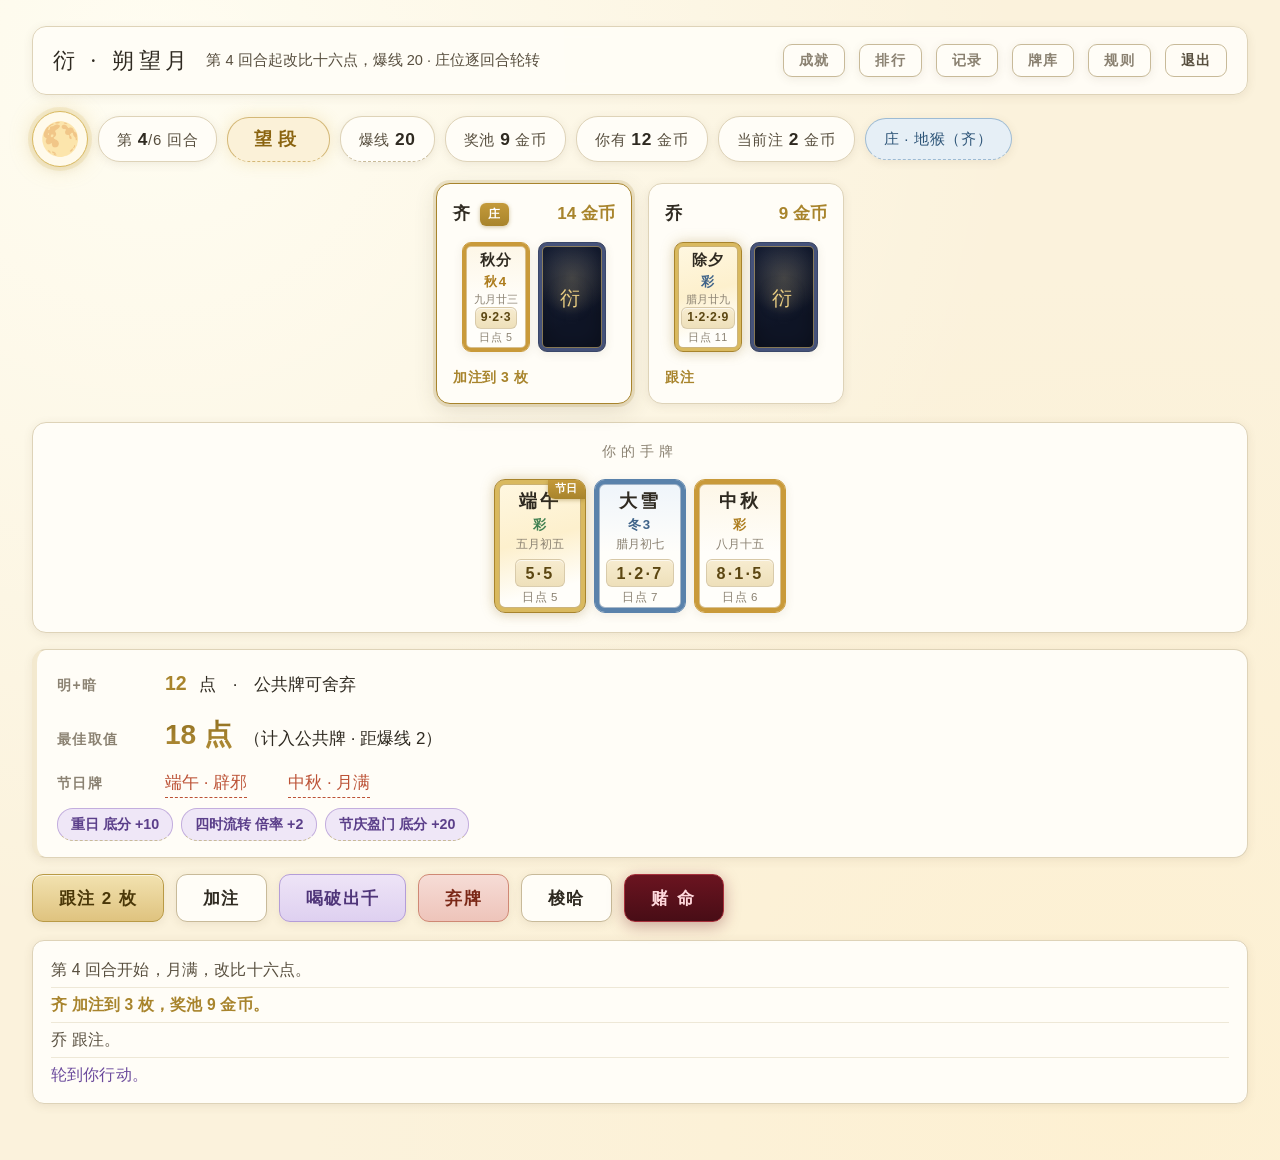
==== _tools/_ui_preview.html @ bf5da0cf "release: 衍时纪 · 朔望月 v2.2" ====
<!DOCTYPE html>
<html lang="zh-CN">
<head>
<meta charset="utf-8">
<title>UI 预览（内部校验用）</title>
<link rel="stylesheet" href="../styles.css">
</head>
<body class="phase-wang">
<div id="app">
  <section id="table" style="display:block">
    <header id="topbar">
      <span id="modeName" class="modename">衍 · 朔望月</span>
      <span id="ruleChip" class="rulechip">第 4 回合起改比十六点，爆线 20 · 庄位逐回合轮转</span>
      <button class="btn tiny">成就</button>
      <button class="btn tiny">排行</button>
      <button class="btn tiny">记录</button>
      <button class="btn tiny">牌库</button>
      <button class="btn tiny">规则</button>
      <button class="btn tiny ghost">退出</button>
    </header>

    <div id="hud">
      <span class="moonmark">🌕</span>
      <span class="chip">第 <b>4</b>/6 回合</span>
      <span class="chip phase p-wang linkable">望段</span>
      <span class="chip linkable">爆线 <b>20</b></span>
      <span class="chip">奖池 <b>9</b> 金币</span>
      <span class="chip">你有 <b>12</b> 金币</span>
      <span class="chip">当前注 <b>2</b> 金币</span>
      <span class="chip m3 linkable">庄 · 地猴（齐）</span>
    </div>

    <div id="opponents">
      <div class="opp current">
        <div class="opp-top"><span class="nm">齐<span class="zhuang">庄</span></span><span class="ch">14 金币</span></div>
        <div class="card-row">
          <div class="card small s-autumn"><div class="c-head">秋分</div><div class="c-order">秋4</div><div class="c-date">九月廿三</div><div class="c-digits">9·2·3</div><div class="c-point">日点 5</div></div>
          <div class="card small back"><div class="back-inner"><span>衍</span></div></div>
        </div>
        <div class="opp-act">加注到 3 枚</div>
      </div>
      <div class="opp">
        <div class="opp-top"><span class="nm">乔</span><span class="ch">9 金币</span></div>
        <div class="card-row">
          <div class="card small s-winter festival"><div class="c-head">除夕</div><div class="c-order">彩</div><div class="c-date">腊月廿九</div><div class="c-digits">1·2·2·9</div><div class="c-point">日点 11</div></div>
          <div class="card small back"><div class="back-inner"><span>衍</span></div></div>
        </div>
        <div class="opp-act">跟注</div>
      </div>
    </div>

    <div id="me">
      <div class="me-head">你的手牌</div>
      <div id="myCards" class="card-row">
        <div class="card s-spring festival"><span class="c-badge">节日</span><div class="c-head">端午</div><div class="c-order">彩</div><div class="c-date">五月初五</div><div class="c-digits">5·5</div><div class="c-point">日点 5</div></div>
        <div class="card s-winter"><div class="c-head">大雪</div><div class="c-order">冬3</div><div class="c-date">腊月初七</div><div class="c-digits">1·2·7</div><div class="c-point">日点 7</div></div>
        <div class="card s-autumn"><div class="c-head">中秋</div><div class="c-order">彩</div><div class="c-date">八月十五</div><div class="c-digits">8·1·5</div><div class="c-point">日点 6</div></div>
      </div>
    </div>

    <div id="readout">
      <div class="ro-line"><span class="ro-k">明+暗</span><b>12</b> 点　·　公共牌可舍弃</div>
      <div class="ro-line"><span class="ro-k">最佳取值</span><b class="big good">18 点</b>（计入公共牌 · 距爆线 2）</div>
      <div class="ro-line"><span class="ro-k">节日牌</span><span class="linkable fest">端午 · 辟邪</span>　<span class="linkable fest">中秋 · 月满</span></div>
      <div class="ro-combos"><span class="cb linkable">重日 底分 +10</span><span class="cb linkable">四时流转 倍率 +2</span><span class="cb linkable">节庆盈门 底分 +20</span></div>
    </div>

    <div id="actions">
      <button class="btn primary">跟注 2 枚</button>
      <button class="btn">加注</button>
      <button class="btn warn">喝破出千</button>
      <button class="btn danger">弃牌</button>
      <button class="btn">梭哈</button>
      <button class="btn life">赌 命</button>
    </div>

    <div id="log">
      <div class="li">第 4 回合开始，月满，改比十六点。</div>
      <div class="li hi">齐 加注到 3 枚，奖池 9 金币。</div>
      <div class="li">乔 跟注。</div>
      <div class="li warn">轮到你行动。</div>
    </div>
  </section>
</div>
</body>
</html>
---- styles.css ----
/* 《衍时纪 · 朔望》—— 浅色纸本主题 v2（月相氛围升级版） */

:root{
  --paper:#f5efe2;
  --paper2:#fffdf7;
  --card:#fffefa;
  --line:#ded3b8;
  --line2:#c8ba99;
  --ink:#2f2a21;
  --ink2:#584f3f;
  --dim:#8b8272;
  --gold:#a8842c;
  --gold-2:#8a6a1c;
  --gold-soft:#f3e9cf;
  --night:#141b2e;
  --night2:#0d1220;
  --moon-gold:#e9cd82;
  --spring:#3f8050;
  --summer:#bc5236;
  --autumn:#ad7d1e;
  --winter:#3f6389;
  --good:#2c8145;
  --bad:#bd3d2b;
  --shadow:0 2px 10px rgba(96,80,48,.10);
  --shadow-md:0 6px 22px rgba(96,80,48,.16);
  --shadow-lg:0 12px 40px rgba(96,80,48,.22);
  --ring:0 0 0 3px rgba(168,132,44,.22);
}

*{box-sizing:border-box}
html{font-size:17px}
body{
  margin:0;padding:0;color:var(--ink);
  font-family:"PingFang SC","Microsoft YaHei","Hiragino Sans GB","Noto Sans SC",
              "Source Han Sans SC",sans-serif;
  font-size:1rem;line-height:1.75;
  background:
    radial-gradient(circle at 12% 8%, #fffaf0 0%, transparent 55%),
    radial-gradient(circle at 88% 92%, #fbf6ea 0%, transparent 50%),
    var(--paper);
  background-attachment:fixed;
  min-height:100vh;
  -webkit-font-smoothing:antialiased;
}
#app{max-width:1260px;margin:0 auto;padding:26px 22px 56px}

::selection{background:rgba(168,132,44,.25)}
:focus-visible{outline:2px solid var(--gold);outline-offset:2px;border-radius:6px}

/* 细滚动条 */
#log::-webkit-scrollbar,.mbox::-webkit-scrollbar,.hist::-webkit-scrollbar,
.cb-log::-webkit-scrollbar{width:8px;height:8px}
#log::-webkit-scrollbar-thumb,.mbox::-webkit-scrollbar-thumb,
.hist::-webkit-scrollbar-thumb,.cb-log::-webkit-scrollbar-thumb{
  background:var(--line2);border-radius:8px;
}
#log::-webkit-scrollbar-track,.mbox::-webkit-scrollbar-track,
.hist::-webkit-scrollbar-track,.cb-log::-webkit-scrollbar-track{background:transparent}

/* ---- 月相主题：整页背景随朔 / 望变化 ---- */
body.phase-shuo{
  background:
    radial-gradient(circle at 12% 6%, #ffffff 0%, transparent 55%),
    radial-gradient(circle at 88% 94%, #e6edf8 0%, transparent 52%),
    #e8eef7;
}
body.phase-wang{
  background:
    radial-gradient(circle at 12% 6%, #fffdf2 0%, transparent 55%),
    radial-gradient(circle at 88% 94%, #fdf0d2 0%, transparent 52%),
    #fbf2dc;
}
body.phase-hidden{
  background:
    radial-gradient(circle at 12% 6%, #fffdfe 0%, transparent 55%),
    radial-gradient(circle at 88% 94%, #ece3f6 0%, transparent 52%),
    #f0eaf7;
}
.moonmark{
  display:inline-flex;align-items:center;justify-content:center;
  width:56px;height:56px;border-radius:50%;font-size:1.9rem;line-height:1;
  background:var(--paper2);border:1.5px solid var(--line);
  box-shadow:var(--shadow);flex:0 0 auto;
  transition:box-shadow .4s,border-color .4s,background .4s;
}
body.phase-wang .moonmark{border-color:#d9b95f;background:#fffaeb;box-shadow:0 0 0 4px rgba(217,185,95,.18),0 0 22px rgba(217,185,95,.35),var(--shadow)}
body.phase-shuo .moonmark{border-color:#a9bdd6;background:#f7fafe;box-shadow:0 0 0 4px rgba(169,189,214,.18),var(--shadow)}
body.phase-hidden .moonmark{border-color:#b49dd8;background:#faf7ff;box-shadow:0 0 0 4px rgba(180,157,216,.18),var(--shadow)}
.zhuang{
  display:inline-block;margin-left:8px;padding:1px 8px;border-radius:6px;
  background:linear-gradient(180deg,#c49a3a,#a8842c);color:#fff;font-size:.7rem;font-weight:700;
  letter-spacing:.1em;vertical-align:middle;box-shadow:0 1px 4px rgba(138,106,28,.4);
}

h1,h2,h3,.modename,.card .c-head{
  font-family:"Songti SC","STSong","Noto Serif SC","Source Han Serif SC",
              "SimSun",Georgia,serif;
}

/* ================= 菜单 ================= */
#menu{display:flex;flex-direction:column;gap:26px;padding-top:26px}

/* 主视觉横幅：AI 月相图 + 暗色纱罩 */
.menu-head{
  position:relative;text-align:center;overflow:hidden;
  border-radius:22px;border:1.5px solid #2a3450;
  padding:88px 28px 54px;
  background:
    linear-gradient(180deg,rgba(13,18,32,.26) 0%,rgba(13,18,32,.46) 58%,rgba(13,18,32,.76) 100%),
    url("assets/menu-hero.jpg") center 38%/cover no-repeat,
    var(--night);
  box-shadow:0 18px 50px rgba(20,27,46,.35);
}
.menu-head::after{
  content:"";position:absolute;inset:10px;pointer-events:none;
  border:1px solid rgba(233,205,130,.28);border-radius:15px;
}
.menu-head h1{
  position:relative;margin:0 0 12px;font-size:3.1rem;letter-spacing:.34em;
  color:var(--moon-gold);font-weight:600;
  text-shadow:0 0 26px rgba(233,205,130,.45),0 2px 10px rgba(0,0,0,.6);
}
.menu-head .tag{
  position:relative;margin:0;color:rgba(240,228,196,.88);letter-spacing:.3em;
  font-size:1rem;text-shadow:0 1px 6px rgba(0,0,0,.55);
}
.menu-head .tag::before,.menu-head .tag::after{
  content:"";display:inline-block;width:64px;height:1px;margin:0 16px 5px;
  background:linear-gradient(90deg,transparent,rgba(233,205,130,.6));
}
.menu-head .tag::after{background:linear-gradient(90deg,rgba(233,205,130,.6),transparent)}
.menu-tools{position:relative;margin-top:30px;display:flex;gap:14px;justify-content:center;align-items:center;flex-wrap:wrap}
.menu-head .pc{color:rgba(240,228,196,.9);font-size:.95rem;display:flex;align-items:center;gap:8px;text-shadow:0 1px 4px rgba(0,0,0,.5)}
.menu-head .pc select{
  background:rgba(255,253,247,.94);color:var(--ink);border:1.5px solid rgba(233,205,130,.55);
  border-radius:9px;padding:8px 14px;font-family:inherit;font-size:.95rem;
  cursor:pointer;box-shadow:0 2px 10px rgba(0,0,0,.35);
}
.menu-head .btn{box-shadow:0 2px 12px rgba(0,0,0,.35)}

#menuGrid{display:grid;grid-template-columns:repeat(auto-fit,minmax(430px,1fr));gap:20px}
@media(max-width:900px){#menuGrid{grid-template-columns:1fr}}
.mode-card.m4::before{background:linear-gradient(180deg,#b07bd0,#7a4fa8)}
.mode-card{
  background:var(--paper2);border:1.5px solid var(--line);border-radius:18px;
  padding:26px 24px 22px;display:flex;flex-direction:column;gap:10px;
  transition:transform .2s ease,box-shadow .2s ease,border-color .2s ease;
  position:relative;overflow:hidden;box-shadow:var(--shadow);
  cursor:pointer;
}
.mode-card::after{
  content:"";position:absolute;inset:0;pointer-events:none;
  background:radial-gradient(circle at 85% -10%,rgba(168,132,44,.10),transparent 55%);
  opacity:0;transition:opacity .2s;
}
.mode-card:hover{transform:translateY(-5px);border-color:var(--gold);box-shadow:var(--shadow-lg)}
.mode-card:hover::after{opacity:1}
.mode-card.sel{
  border-color:var(--gold);transform:translateY(-3px);
  box-shadow:0 0 0 3px rgba(168,132,44,.22),var(--shadow-md);
  background:linear-gradient(180deg,#fffdf3,var(--paper2) 60%);
}
.mode-card.sel h3::after{
  content:"✓";margin-left:10px;color:var(--gold);font-size:1.1rem;
}
.menu-enter{display:flex;gap:16px;justify-content:center;align-items:center;margin-top:2px}
.btn.big{font-size:1.3rem;padding:15px 72px;letter-spacing:.32em;border-radius:13px}

/* 开场漫画 */
.comic{line-height:0}
.comic-img{
  width:100%;display:block;border-radius:12px;border:1.5px solid var(--line2);
  box-shadow:var(--shadow-md);background:var(--night);
}
.comic-nav{
  line-height:1.8;text-align:center;margin-top:12px;color:var(--dim);
  font-size:.88rem;letter-spacing:.24em;
}
.mode-card::before{content:"";position:absolute;inset:0 auto 0 0;width:6px;background:var(--line2)}
.mode-card.m1::before{background:linear-gradient(180deg,#c98f2e,var(--autumn))}
.mode-card.m2::before{background:linear-gradient(180deg,#57a06b,var(--spring))}
.mode-card.m3::before{background:linear-gradient(180deg,#5c82ad,var(--winter))}
.mode-card h3{margin:0;font-size:1.5rem;letter-spacing:.14em}
.mode-sub{color:var(--gold);font-size:.86rem;letter-spacing:.12em;font-weight:600}
.mode-card p{margin:4px 0 8px;color:var(--ink2);font-size:.95rem;line-height:1.8;flex:1}
.mode-meta{color:var(--dim);font-size:.82rem;letter-spacing:.05em}
.menu-foot{text-align:center;color:var(--dim);font-size:.84rem;line-height:2}
.menu-foot code{
  background:var(--gold-soft);padding:2px 8px;border-radius:6px;color:var(--ink2);
  font-size:.84rem;
}

/* ================= 顶栏 ================= */
#topbar{
  display:flex;align-items:center;gap:14px;flex-wrap:wrap;
  background:var(--paper2);border:1.5px solid var(--line);border-radius:14px;
  padding:14px 20px;margin-bottom:16px;box-shadow:var(--shadow);
  position:sticky;top:10px;z-index:30;backdrop-filter:blur(6px);
  background:rgba(255,253,247,.92);
}
.modename{font-size:1.32rem;letter-spacing:.22em;color:var(--ink)}
.rulechip{flex:1;min-width:220px;color:var(--ink2);font-size:.86rem;line-height:1.7}

/* ================= 状态条 ================= */
#hud{display:flex;gap:10px;flex-wrap:wrap;margin-bottom:16px;align-items:center}
.chip{
  background:var(--paper2);border:1.5px solid var(--line);border-radius:22px;
  padding:7px 18px;font-size:.88rem;color:var(--ink2);letter-spacing:.05em;
  box-shadow:var(--shadow);transition:border-color .2s,box-shadow .2s;
}
.chip b{color:var(--ink);font-size:1.02rem;font-weight:700}
.chip.phase{font-size:1.05rem;letter-spacing:.34em;padding:6px 26px;font-weight:600}
.chip.p-shuo{background:#efe7f7;border-color:#b8a3d6;color:#5b3f8a}
.chip.p-wang{background:#fbf1d8;border-color:#d4b877;color:#8a6410;box-shadow:0 0 16px rgba(217,185,95,.30)}
.chip.m3{background:#e6eff6;border-color:#9dbbd4;color:#2e5578}

/* ================= 三时纵轴 ================= */
#timeline{display:flex;gap:18px;justify-content:center;margin:4px 0 20px;flex-wrap:wrap}
.tl-col{
  background:var(--paper2);border:1.5px solid var(--line);border-radius:14px;
  padding:10px 16px 14px;min-width:118px;text-align:center;box-shadow:var(--shadow);
  transition:transform .2s,box-shadow .2s,border-color .2s;
}
.tl-col.past{opacity:.72}
.tl-col.now{border-color:var(--gold);background:#fffdf3;box-shadow:0 0 0 3px rgba(168,132,44,.12),var(--shadow-md);transform:translateY(-3px)}
.tl-col.future{border-style:dashed}
.tl-label{font-size:.82rem;letter-spacing:.36em;color:var(--dim);margin-bottom:8px}
.tl-row{display:flex;gap:8px;justify-content:center}

/* ================= 扑克牌 ================= */
/* 经典纸牌结构：实色边缘带（四季色）→ 细内框线 → 白色牌心 */
.card{
  --ec:#b9ab8b;                  /* 边缘带颜色（默认） */
  --ec2:rgba(90,75,45,.30);      /* 内框线颜色 */
  --ring:inset 0 0 0 4px var(--ec), inset 0 0 0 5px var(--ec2);
  width:92px;height:134px;border-radius:11px;border:1.5px solid var(--ec);
  background:var(--card);display:flex;flex-direction:column;align-items:center;
  padding:11px 6px 6px;position:relative;flex:0 0 auto;
  box-shadow:var(--ring),var(--shadow);overflow:hidden;line-height:1.5;
  transition:transform .18s ease,box-shadow .18s ease,border-color .18s ease;
}
#myCards .card:hover{transform:translateY(-6px);box-shadow:var(--ring),var(--shadow-lg)}

.card.small{
  width:68px;height:110px;padding:9px 4px 6px;border-radius:9px;line-height:1.45;
  --ring:inset 0 0 0 3px var(--ec), inset 0 0 0 4px var(--ec2);
}
.card .c-head{font-size:1.06rem;letter-spacing:.14em;font-weight:700;color:var(--ink);line-height:1.2}
.card.small .c-head{font-size:.86rem;letter-spacing:.06em}
.card .c-order{font-size:.78rem;color:var(--ink2);margin-top:2px;letter-spacing:.12em;font-weight:600}
.card .c-date{font-size:.72rem;color:var(--dim);margin-top:2px;letter-spacing:0;text-align:center;line-height:1.3;white-space:nowrap}
.card.small .c-date{font-size:.66rem;margin-top:1px}
.card .c-digits{
  margin-top:auto;font-size:.95rem;letter-spacing:.14em;color:#5c4712;font-weight:700;white-space:nowrap;
  background:linear-gradient(180deg,#f7ecd0,#eee0ba);border:1px solid rgba(200,186,153,.6);
  border-radius:6px;padding:1px 9px;box-shadow:inset 0 1px 0 rgba(255,255,255,.7);
}
.card.small .c-digits{font-size:.72rem;padding:1px 5px;letter-spacing:.05em}
.card .c-point{font-size:.68rem;color:var(--dim);margin-top:2px;letter-spacing:.05em}
.card.small .c-point{font-size:.63rem;margin-top:1px}

/* 四季色边 */
.card.s-spring{--ec:#4e9463;--ec2:rgba(63,128,80,.45);background:linear-gradient(180deg,#f2f9f3,#fffefa 55%)}
.card.s-summer{--ec:#c96a4e;--ec2:rgba(188,82,54,.45);background:linear-gradient(180deg,#fdf1ed,#fffefa 55%)}
.card.s-autumn{--ec:#c99a3a;--ec2:rgba(173,125,30,.48);background:linear-gradient(180deg,#fdf6e6,#fffefa 55%)}
.card.s-winter{--ec:#5a82ab;--ec2:rgba(63,99,137,.45);background:linear-gradient(180deg,#eef4fa,#fffefa 55%)}
.card.s-spring .c-order{color:var(--spring)}
.card.s-summer .c-order{color:var(--summer)}
.card.s-autumn .c-order{color:var(--autumn)}
.card.s-winter .c-order{color:var(--winter)}

/* 节日牌：烫金彩牌 */
.card.festival{
  --ec:#d9b95f;--ec2:rgba(168,132,44,.6);
  border-color:var(--gold);
  background:linear-gradient(165deg,#fff8e2,#fdf0cd 45%,#fffefa 80%);
  box-shadow:var(--ring),0 0 14px rgba(168,132,44,.28),var(--shadow);
}

.card .c-badge{
  position:absolute;top:0;right:0;font-size:.62rem;
  background:linear-gradient(180deg,#c49a3a,var(--gold));
  color:#fff;border-radius:0 0 0 7px;padding:1px 7px 2px;letter-spacing:.06em;font-weight:600;
  box-shadow:0 1px 4px rgba(138,106,28,.45);
}

/* 牌背：夜幕金月 */
.card.back{
  --ec:#45527a;--ec2:rgba(233,205,130,.55);
  background:
    radial-gradient(circle at 50% 32%,rgba(233,205,130,.22),transparent 46%),
    linear-gradient(160deg,#1d2742,#0f1526 70%);
  border-color:#3a4769;display:flex;align-items:center;justify-content:center;
  box-shadow:var(--ring),inset 0 0 24px rgba(0,0,0,.45),var(--shadow);
}
.card.back .back-inner{
  color:var(--moon-gold);font-size:1.7rem;letter-spacing:.2em;
  font-family:"Songti SC",serif;text-shadow:0 0 14px rgba(233,205,130,.5);
}
.card.small.back .back-inner{font-size:1.2rem}
.card.empty{
  border-style:dashed;border-color:var(--line);background:transparent;
  box-shadow:none;display:flex;align-items:center;justify-content:center;color:var(--line2);
}

/* ================= 对手 ================= */
#opponents{display:flex;gap:16px;justify-content:center;flex-wrap:wrap;margin-bottom:18px}
.opp{
  background:var(--paper2);border:1.5px solid var(--line);border-radius:14px;
  padding:14px 16px;min-width:196px;display:flex;flex-direction:column;gap:9px;
  transition:border-color .2s,box-shadow .2s,opacity .2s;box-shadow:var(--shadow);
}
.opp.current{border-color:var(--gold);box-shadow:0 0 0 3px rgba(168,132,44,.18),var(--shadow-md)}
.opp.folded,.opp.out{opacity:.5}
.opp-top{display:flex;justify-content:space-between;font-size:.92rem;color:var(--dim);align-items:baseline}
.opp-top .nm{color:var(--ink);letter-spacing:.1em;font-size:1.02rem;font-weight:600}
.opp-top .ch{color:var(--gold);font-weight:700;font-size:1rem}
.opp-act{font-size:.82rem;color:var(--gold);min-height:1.3em;letter-spacing:.04em;font-weight:600}
.card-row{display:flex;gap:8px;justify-content:center;align-items:center;min-height:118px}
.outs{color:var(--dim);font-size:.9rem;letter-spacing:.24em}

/* ================= 我方 ================= */
#me{
  background:var(--paper2);border:1.5px solid var(--line);border-radius:14px;
  padding:16px;margin-bottom:16px;box-shadow:var(--shadow);
}
.me-head{font-size:.84rem;letter-spacing:.34em;color:var(--dim);margin-bottom:12px;text-align:center}
#myCards{min-height:140px}

/* ================= 读数 ================= */
#readout{
  background:var(--paper2);border:1.5px solid var(--line);border-radius:14px;
  padding:16px 20px;margin-bottom:16px;min-height:96px;box-shadow:var(--shadow);
  border-left:5px solid var(--gold-soft);
}
.ro-line{font-size:1rem;margin-bottom:9px;display:flex;align-items:baseline;gap:12px;flex-wrap:wrap}
.ro-k{color:var(--dim);font-size:.82rem;letter-spacing:.1em;min-width:96px;font-weight:600}
.ro-line b{color:var(--gold);font-size:1.15rem}
.ro-line b.big{
  font-size:1.65rem;
  background:linear-gradient(180deg,#8a6a1c,#b8933c);
  -webkit-background-clip:text;background-clip:text;-webkit-text-fill-color:transparent;
}
.good{color:var(--good)!important;-webkit-text-fill-color:var(--good)}
.bad{color:var(--bad)!important;-webkit-text-fill-color:var(--bad)}
.wild{
  color:var(--gold);font-style:normal;font-size:.78rem;border:1.5px dashed var(--gold);
  border-radius:5px;padding:0 6px;font-weight:600;background:rgba(243,233,207,.5);
}
.ro-combos{display:flex;gap:8px;flex-wrap:wrap;margin-top:10px}
.cb{
  background:#efe7f7;border:1.5px solid #c3aede;color:#5b3f8a;border-radius:16px;
  padding:3px 13px;font-size:.84rem;font-weight:600;transition:.15s;
}

/* ================= 按钮 ================= */
#actions{display:flex;gap:12px;flex-wrap:wrap;margin-bottom:18px;min-height:48px}
.btn{
  font-family:inherit;font-size:1rem;letter-spacing:.08em;border-radius:11px;
  cursor:pointer;padding:11px 26px;border:1.5px solid var(--line2);
  background:var(--paper2);color:var(--ink);
  transition:transform .16s ease,box-shadow .16s ease,border-color .16s ease,filter .16s ease;
  font-weight:600;box-shadow:var(--shadow);
}
.btn:hover:not(:disabled){border-color:var(--gold);transform:translateY(-2px);box-shadow:var(--shadow-lg)}
.btn:active:not(:disabled){transform:translateY(0);box-shadow:var(--shadow)}
.btn:disabled{opacity:.38;cursor:not-allowed;box-shadow:none}
.btn.primary{
  background:linear-gradient(180deg,#f2e2b0,#dfc37f);border-color:#b99a45;color:#4a3708;
  box-shadow:inset 0 1px 0 rgba(255,255,255,.6),var(--shadow);
}
.btn.primary:hover:not(:disabled){filter:brightness(1.04)}
.btn.danger{background:linear-gradient(180deg,#f6dcd6,#eec4ba);border-color:#cf8874;color:#7a2716}
.btn.ghost{background:transparent;color:var(--ink2);box-shadow:none}
.btn.warn{background:linear-gradient(180deg,#eee4f7,#ded0f0);border-color:#b49dd8;color:#4f3579}
.btn.life{
  background:linear-gradient(180deg,#6b1420,#480d16);border-color:#a8303c;
  color:#ffd9dd;letter-spacing:.14em;
  box-shadow:0 4px 16px rgba(107,20,32,.35);
}
.btn.life:hover:not(:disabled){border-color:#e05561;box-shadow:0 6px 22px rgba(107,20,32,.5)}
.btn.tiny{font-size:.85rem;padding:6px 15px;border-radius:9px}

/* ================= 日志 ================= */
#log{
  background:var(--paper2);border:1.5px solid var(--line);border-radius:12px;
  padding:14px 18px;height:164px;overflow-y:auto;font-size:.92rem;line-height:1.9;
  color:var(--ink2);box-shadow:var(--shadow);
}
#log .li{letter-spacing:.01em}
#log .li.hi{color:var(--gold);font-weight:600}
#log .li.warn{color:#6b4a9c}
#log .li + .li{border-top:1px solid rgba(222,211,184,.5);padding-top:2px;margin-top:2px}

/* ================= 弹窗 ================= */
#modal{
  position:fixed;inset:0;background:rgba(40,33,20,.5);backdrop-filter:blur(4px);
  display:flex;align-items:center;justify-content:center;z-index:50;padding:24px;
}
.mbox{
  background:var(--paper2);border:1.5px solid var(--line2);border-radius:18px;
  padding:30px 34px;max-width:900px;width:100%;max-height:88vh;overflow-y:auto;
  box-shadow:0 24px 70px rgba(40,30,10,.35);
  animation:mboxIn .22s ease-out;
}
@keyframes mboxIn{from{opacity:0;transform:translateY(12px) scale(.985)}to{opacity:1;transform:none}}
.mbox h2{
  margin:0 0 20px;font-size:1.7rem;letter-spacing:.3em;color:var(--ink);text-align:center;
  padding-bottom:14px;border-bottom:1.5px solid var(--line);
}
.mbody{font-size:1rem;line-height:1.95}
.mfoot{display:flex;gap:12px;justify-content:center;margin-top:26px}

/* 规则面板 */
.rules h3{
  font-size:1.16rem;letter-spacing:.16em;color:var(--gold);
  margin:26px 0 10px;padding-left:12px;border-left:4px solid var(--gold-soft);
}
.rules h3:first-child{margin-top:0}
.rules p{margin:0 0 10px;color:var(--ink2);line-height:1.95}
.rules p b,.rules li b{color:var(--ink)}
.rules .note{
  background:var(--gold-soft);border-radius:9px;padding:10px 14px;margin-bottom:12px;
  font-size:.94rem;color:var(--ink2);
}
.rules .formula{
  background:#eef4fa;border-radius:9px;padding:14px 18px;line-height:2.1;
  font-size:.96rem;color:var(--ink2);border-left:4px solid var(--winter);
}
.rules ol,.rules ul{margin:0 0 10px;padding-left:1.6em}
.rules li{margin-bottom:7px;color:var(--ink2)}
.rules ol.rol{counter-reset:none}
.rtab{width:100%;border-collapse:collapse;margin:0 0 14px;font-size:.93rem}
.rtab th{
  background:var(--gold-soft);color:var(--ink);font-weight:700;letter-spacing:.08em;
  padding:9px 12px;border:1px solid var(--line);text-align:left;white-space:nowrap;
}
.rtab td{padding:8px 12px;border:1px solid var(--line);color:var(--ink2);vertical-align:top}
.rtab tbody tr:nth-child(even){background:rgba(245,239,226,.5)}
/* 稀有牌型行：淡金底 + 金字，和古典牌型一眼分得开 */
.rtab tbody tr.rare{background:linear-gradient(90deg,rgba(198,161,91,.16),rgba(198,161,91,.05))}
.rtab tbody tr.rare td{color:var(--gold-2);font-weight:600}
.rtab tbody tr.rare td:first-child{letter-spacing:.02em}
.rtab tbody tr.rare + tr:not(.rare){border-top:2px solid var(--gold-soft)}

/* 规则面板开头的「快速上手」：让第一次点开的人先看这一块就够 */
.rules-quick{
  background:linear-gradient(135deg,#fff8e6,#fdf3dc);
  border:1.5px solid var(--gold-soft);border-left:5px solid var(--gold);
  border-radius:12px;padding:14px 18px 12px;margin:0 0 20px;
  box-shadow:var(--shadow);
}
.rules-quick > b{
  display:block;color:var(--gold-2);font-size:1.02rem;letter-spacing:.14em;margin-bottom:8px;
}
.rules-quick ol{margin:0;padding-left:1.5em}
.rules-quick li{margin-bottom:6px;line-height:1.8;color:var(--ink2)}
.rules-quick li:last-child{margin-bottom:0}
.rules-quick li b{color:var(--ink)}
/* 规则正文略收紧，长面板不至于一直滚不到底 */
.rules p{line-height:1.85}
.rules h3{margin:24px 0 10px}
.rules li{margin-bottom:6px;line-height:1.8}
.rules .tiny{line-height:1.75}

/* 摊牌 */
.sd-title{text-align:center;color:var(--ink2);letter-spacing:.18em;margin-bottom:18px;font-size:.95rem}
.sd-grid{display:grid;grid-template-columns:repeat(auto-fit,minmax(240px,1fr));gap:14px}
.sd-card{
  background:var(--paper);border:1.5px solid var(--line);border-radius:13px;padding:15px 16px;
}
.sd-card.win{border-color:var(--gold);background:#fffdf3;box-shadow:0 0 0 3px rgba(168,132,44,.16),var(--shadow-md)}
.sd-name{font-size:1.05rem;letter-spacing:.1em;margin-bottom:10px;font-weight:600}
.crown{
  background:linear-gradient(180deg,#c49a3a,var(--gold));color:#fff;border-radius:5px;
  font-size:.72rem;padding:2px 8px;margin-left:6px;box-shadow:0 1px 4px rgba(138,106,28,.4);
}
.sd-cards{display:flex;gap:6px;flex-wrap:wrap;margin-bottom:10px}
.mini{
  font-size:.8rem;border-radius:6px;padding:3px 9px;border:1.5px solid var(--line);
  background:var(--paper2);color:var(--ink2);
}
.mini.s-spring{border-color:var(--spring);color:var(--spring)}
.mini.s-summer{border-color:var(--summer);color:var(--summer)}
.mini.s-autumn{border-color:var(--autumn);color:var(--autumn)}
.mini.s-winter{border-color:var(--winter);color:var(--winter)}
.sd-line{font-size:.9rem;color:var(--ink2);margin-top:5px;line-height:1.7}
.sd-line b{color:var(--gold);font-size:1.05rem}
.tiny{font-size:.82rem;color:var(--dim)}
.rank-row{display:flex;align-items:center;gap:16px;padding:12px 6px;border-bottom:1px solid var(--line);font-size:1.05rem}
.rank-row .rk{
  width:30px;height:30px;border-radius:50%;background:var(--gold-soft);color:var(--gold);
  display:flex;align-items:center;justify-content:center;font-size:.9rem;font-weight:700;
}
.rank-row b{margin-left:auto;color:var(--gold);font-size:1.2rem}
.verdict{
  font-size:1.55rem;letter-spacing:.2em;text-align:center;margin:4px 0 12px;
  font-family:"Songti SC","STSong","Noto Serif SC",serif;font-weight:600;
}
.verdict.win{color:var(--good)}
.verdict.lose{color:var(--bad)}

/* ================= 可点击查看说明 ================= */
.linkable{cursor:pointer;border-bottom:1px dashed var(--line2);transition:.15s}
.linkable:hover{color:var(--gold);border-bottom-color:var(--gold)}
.chip.linkable:hover{border-color:var(--gold);color:var(--gold)}
.cb.linkable:hover{background:#e2d4f5;border-color:#8f6fc4;color:#4f3579}
.linkable.fest{color:var(--summer);border-bottom-color:var(--summer)}
.linkable.fest:hover{color:#8f2f18}

/* ================= 牌库查看器 ================= */
.decknote{font-size:.92rem;color:var(--ink2);margin:0 0 16px;line-height:1.95}
.deckgrid{display:grid;grid-template-columns:repeat(auto-fill,minmax(90px,1fr));gap:9px}
.dchip{
  border:1.5px solid var(--line);border-radius:9px;padding:8px 6px 7px;
  background:var(--paper2);text-align:center;line-height:1.35;opacity:.4;
  transition:opacity .15s,box-shadow .15s,transform .15s;
}
.dchip.seen{opacity:1;box-shadow:var(--shadow)}
.dchip.seen:hover{transform:translateY(-2px);box-shadow:var(--shadow-md)}
.dchip.mine{border-color:var(--gold);border-width:2px;box-shadow:0 0 0 3px rgba(168,132,44,.2)}
.dchip .dc-n{display:block;font-size:.87rem;font-weight:700;letter-spacing:.06em;color:var(--ink)}
.dchip .dc-d{display:block;font-size:.72rem;color:var(--ink2);letter-spacing:.08em;margin-top:2px}
.dchip .dc-p{display:block;font-size:.68rem;color:var(--dim);margin-top:2px}
.dchip.s-spring{border-color:#a5cdae}
.dchip.s-summer{border-color:#e2b0a0}
.dchip.s-autumn{border-color:#dfc486}
.dchip.s-winter{border-color:#aac3dc}
.dchip.fest{border-style:dashed}

/* ================= 牌局记录 ================= */
.hist{max-height:60vh;overflow-y:auto;padding-right:4px}
.hist-round{
  position:sticky;top:0;z-index:2;background:var(--gold-soft);color:var(--ink);
  font-weight:700;letter-spacing:.14em;padding:8px 14px;border-radius:9px;
  margin:16px 0 10px;font-size:.93rem;
}
.hist-round:first-of-type{margin-top:0}
.hist-item{
  border-left:3px solid var(--line);padding:9px 15px;margin-bottom:10px;
  background:rgba(245,239,226,.55);border-radius:0 9px 9px 0;
}
.hist-item.me{border-left-color:var(--winter);background:#eef4fa}
.hist-item.deal{border-left-color:var(--line2)}
.hist-item.res{border-left-color:var(--gold);background:#fffdf3}
.hist-item .hi-t{font-size:.95rem;margin-bottom:4px;color:var(--ink)}
.hist-item .hi-w{font-size:.9rem;color:#6b4a9c;margin-bottom:4px;line-height:1.75}
.hist-item .hi-v{font-size:.85rem;color:var(--ink2);line-height:1.75}
.hist-item .hi-d{font-size:.85rem;color:var(--dim);line-height:1.75}

/* ================= 说明弹窗 ================= */
.tipbox{font-size:.98rem;line-height:2}
.tipbox p{margin:0 0 11px}
.tipbox b{color:var(--ink)}

/* ================= 成就 ================= */
.ach-wrap{font-size:.95rem}
.ach-head{color:var(--ink2);line-height:2;margin:0 0 16px;padding-bottom:12px;border-bottom:1px solid var(--line)}
.ach-head b{color:var(--gold);font-size:1.1rem}
.ach-grid{display:grid;grid-template-columns:repeat(auto-fill,minmax(220px,1fr));gap:10px;margin-bottom:18px}
.ach-item{
  border:1.5px solid var(--line);border-left-width:5px;border-radius:10px;
  padding:10px 13px;background:rgba(245,239,226,.5);opacity:.62;transition:.15s;
}
.ach-item.on{opacity:1;background:#fffdf3;box-shadow:var(--shadow)}
.ach-item.t-春{border-left-color:var(--spring)}
.ach-item.t-夏{border-left-color:var(--summer)}
.ach-item.t-秋{border-left-color:var(--autumn)}
.ach-item.t-冬{border-left-color:var(--winter)}
.ach-item .ai-n{font-weight:700;color:var(--ink);margin-bottom:3px;letter-spacing:.06em}
.ach-item.on .ai-n{color:var(--gold)}
.ach-item .ai-d{font-size:.83rem;color:var(--ink2);line-height:1.7}
.ach-item .ai-t{font-size:.72rem;color:var(--dim);margin-top:5px}
.ach-new{margin:14px 0;padding:12px 16px;border-radius:11px;background:#fff6dc;border:1.5px solid #ddc47a}
.ach-new .an-t{font-weight:700;color:#8a6410;margin-bottom:8px}
.ach-new .an-list{display:flex;gap:8px;flex-wrap:wrap}
.ach-new .an-i{background:#fff;border:1.5px solid #ddc47a;border-radius:14px;padding:2px 12px;font-size:.85rem;color:#8a6410}

/* 成就解锁飘条 */
.ach-toast-box{position:fixed;top:16px;left:50%;transform:translateX(-50%);z-index:120;
  display:flex;flex-direction:column;gap:8px;align-items:center;pointer-events:none}
.ach-toast{
  background:#fffdf3;border:1.5px solid var(--gold);border-left-width:6px;border-radius:11px;
  padding:10px 18px;box-shadow:var(--shadow-lg);font-size:.92rem;color:var(--ink);
  animation:achIn .3s ease-out;max-width:90vw;
}
.ach-toast .at-mark{background:var(--gold);color:#fff;border-radius:5px;font-size:.7rem;
  padding:1px 7px;margin-right:9px;letter-spacing:.1em}
.ach-toast .at-d{color:var(--ink2);font-size:.82rem;margin-left:10px}
@keyframes achIn{from{opacity:0;transform:translateY(-10px)}to{opacity:1;transform:none}}

/* ================= 排行榜 / 云能力 ================= */
.rank-wrap{font-size:.95rem}
.rank-mine{background:var(--gold-soft);border-radius:11px;padding:13px 17px;margin-bottom:16px}
.rank-mine .rm-t{font-weight:700;color:var(--ink);margin-bottom:8px;letter-spacing:.08em}
.rank-mine .rm-row{color:var(--ink2);line-height:1.95}
.rank-mine .rm-row b{color:var(--gold);font-size:1.05rem}
.rank-list{border:1.5px solid var(--line);border-radius:11px;overflow:hidden;margin-bottom:16px}
.rank-list .rl-t{background:var(--gold-soft);padding:8px 14px;font-weight:700;letter-spacing:.08em}
.rank-list .rl-empty{padding:22px 14px;text-align:center;color:var(--dim);line-height:1.9}
.rank-list .rl-row{display:flex;align-items:center;gap:14px;padding:9px 14px;border-top:1px solid var(--line)}
.rank-list .rl-i{width:26px;height:26px;border-radius:50%;background:var(--gold-soft);color:var(--gold);
  display:flex;align-items:center;justify-content:center;font-size:.82rem;font-weight:700}
.rank-list .rl-n{flex:1;color:var(--ink)}
.rank-list .rl-s{color:var(--gold);font-weight:700}

.cloud-box{border:1.5px dashed var(--line2);border-radius:11px;padding:13px 17px;background:var(--paper2)}
.cloud-box .cb-t{font-weight:700;color:var(--ink2);margin-bottom:8px;letter-spacing:.08em}
.cloud-box .cb-row{font-size:.87rem;color:var(--ink2);line-height:1.95}
.cloud-box .cb-row.dim{color:var(--dim);font-size:.8rem;margin-top:6px}
.cloud-box .cb-log{margin-top:9px;border-top:1px solid var(--line);padding-top:8px;
  max-height:130px;overflow-y:auto;font-size:.78rem;line-height:1.8;color:var(--dim)}
.cloud-box .cbl.ok{color:var(--good)}
.cloud-box .cbl.bad{color:var(--bad)}
.cloud-box .cbl.warn{color:#8a6410}
.cloud-box .cbl.dim{color:var(--dim)}

/* 结局面板里的成绩块 */
.score-box{background:var(--gold-soft);border-radius:11px;padding:13px 18px;margin:12px 0;font-size:.97rem}
.score-box b{color:var(--gold);font-size:1.15rem}
.score-box .sb-note{font-size:.84rem;color:var(--ink2);margin-top:6px}

/* ================= 音效 / 特效层 ================= */
#fx-layer{position:fixed;inset:0;pointer-events:none;z-index:200;overflow:hidden}
.fx-float{
  position:absolute;font-weight:700;font-size:1.15rem;letter-spacing:.04em;
  animation:fxFloat 1.15s ease-out forwards;
  text-shadow:0 1px 6px rgba(0,0,0,.3);white-space:nowrap;
}
.fx-float.gold{color:#c9a23f}
.fx-float.bad{color:#d0604e}
@keyframes fxFloat{
  0%{opacity:0;transform:translateY(8px) scale(.8)}
  15%{opacity:1;transform:translateY(0) scale(1.1)}
  100%{opacity:0;transform:translateY(-48px) scale(1)}
}
.fx-conf{position:absolute;top:-14px;border-radius:2px;animation:fxConf linear forwards}
@keyframes fxConf{to{transform:translateY(108vh) rotate(720deg);opacity:.85}}
.fx-flash{position:fixed;inset:0;pointer-events:none;z-index:190;opacity:0;animation:fxFlash .7s ease-out forwards}
.fx-flash.gold{background:radial-gradient(circle,rgba(233,205,130,.38),transparent 72%)}
.fx-flash.red{background:radial-gradient(circle,rgba(189,61,43,.32),transparent 72%)}
@keyframes fxFlash{0%{opacity:0}15%{opacity:1}100%{opacity:0}}
.fx-shake{animation:fxShake .45s}
@keyframes fxShake{0%,100%{transform:none}20%{transform:translateX(-7px)}40%{transform:translateX(6px)}60%{transform:translateX(-4px)}80%{transform:translateX(3px)}}
.fx-pop{animation:fxPop .38s cubic-bezier(.2,1.6,.4,1) both}
@keyframes fxPop{0%{opacity:0;transform:scale(.4)}100%{opacity:1;transform:scale(1)}}
.fx-deal{animation:fxDeal .45s cubic-bezier(.2,.9,.3,1) both}
@keyframes fxDeal{0%{opacity:0;transform:translateY(-18px) rotate(-2.5deg)}100%{opacity:1;transform:none}}
.fx-glowpulse{animation:fxGlow 1.3s ease-out}
@keyframes fxGlow{0%{box-shadow:0 0 0 0 rgba(233,205,130,.95)}100%{box-shadow:0 0 30px 14px rgba(233,205,130,0)}}

/* ================= 衍时纪 · 闯关 ================= */
#rogue{display:block}
#rTop{
  display:flex;align-items:center;gap:12px;flex-wrap:wrap;
  border:1.5px solid var(--line);border-radius:14px;padding:12px 18px;margin-bottom:14px;
  box-shadow:var(--shadow);position:sticky;top:10px;z-index:30;backdrop-filter:blur(6px);
  background:linear-gradient(180deg,rgba(255,253,247,.95),rgba(247,240,228,.92));
}
.r-title{font-family:"Songti SC","STSong","Noto Serif SC",serif;font-size:1.3rem;letter-spacing:.2em}
.r-progress,.r-target,.r-coins{
  border:1.5px solid var(--line);border-radius:20px;padding:5px 15px;font-size:.85rem;
  color:var(--ink2);background:var(--paper2);box-shadow:var(--shadow);
}
.r-target b{color:var(--ink)}
.r-coins{color:var(--gold-2);font-weight:700;letter-spacing:.06em}
.r-tools{margin-left:auto;display:flex;gap:8px;flex-wrap:wrap}

.r-jokers{margin-bottom:12px}
.r-jk-title{font-size:.8rem;letter-spacing:.24em;color:var(--dim);margin-bottom:6px}
.r-jk-row{display:flex;gap:10px;flex-wrap:wrap}
.joker{
  width:132px;min-height:104px;border-radius:11px;border:1.5px solid var(--line);
  padding:9px 10px;cursor:pointer;position:relative;line-height:1.5;
  background:var(--paper2);box-shadow:var(--shadow);
  transition:transform .16s ease,box-shadow .16s ease;
}
.joker:hover{transform:translateY(-4px);box-shadow:var(--shadow-md)}
.joker .jk-n{font-weight:700;font-size:.95rem;letter-spacing:.06em}
.joker .jk-s{font-size:.7rem;color:var(--dim);letter-spacing:.2em;margin-bottom:4px}
.joker .jk-t{font-size:.72rem;color:var(--ink2);line-height:1.55}
.joker.r0{--jc:#c1ad7d;background:linear-gradient(180deg,#fffdf4,#f8f2e3)}
.joker.r1{--jc:#6ea2c9;background:linear-gradient(180deg,#f3f9ff,#e7f1fb)}
.joker.r2{--jc:#a97bd0;background:linear-gradient(180deg,#faf5ff,#f2e8fc)}
.joker.r3{--jc:#d9a13a;background:linear-gradient(180deg,#fff9e4,#fdeec2);box-shadow:0 0 18px rgba(217,161,58,.30)}
.joker[class*="r"]{border-color:var(--jc)}
.joker.empty{border-style:dashed;opacity:.55;display:flex;align-items:center;justify-content:center;color:var(--dim);font-size:.82rem;letter-spacing:.2em}
.r-relics{margin-top:8px;font-size:.8rem;color:var(--ink2)}
.relic{display:inline-block;margin:0 6px 0 0;padding:1px 10px;border-radius:20px;background:var(--gold-soft);border:1px solid #ddca9a;font-size:.78rem}

.r-blindinfo{display:flex;gap:10px;flex-wrap:wrap;align-items:center;margin:10px 0}
.rbi-t,.rbi-s{border:1.5px solid var(--line);border-radius:20px;padding:5px 15px;font-size:.85rem;background:var(--paper2);box-shadow:var(--shadow)}
.rbi-t{font-weight:700;color:var(--ink)}
.rbi-neg{background:#fbeeea;border:1.5px solid #e2b5a9;color:#8a3b2c;border-radius:20px;padding:5px 15px;font-size:.85rem}

.r-hand{min-height:142px;margin:10px 0 4px;flex-wrap:wrap;gap:10px}
.r-hand .card{cursor:pointer}
.r-hand .card:hover{transform:translateY(-6px);box-shadow:var(--ring),var(--shadow-lg)}
.card.sel{transform:translateY(-12px);border-color:var(--gold);box-shadow:var(--ring),0 0 0 3px rgba(168,132,44,.45),var(--shadow-lg)}
.r-hand .card.sel:hover{transform:translateY(-14px)}

/* ── 出牌动作：选中的牌被「掷出去」 ── */
.r-hand{position:relative}
@keyframes cardThrow{
  0%  {transform:translateY(-12px) scale(1.03);opacity:1}
  26% {transform:translateY(-32px) scale(1.14) rotate(-3deg);opacity:1;
       box-shadow:0 24px 42px rgba(60,44,8,.38)}
  60% {transform:translateY(-44px) scale(1.04) rotate(2.5deg);opacity:.88}
  100%{transform:translateY(-96px) scale(.6) rotate(10deg);opacity:0}
}
.r-hand .card.out{
  animation:cardThrow .46s cubic-bezier(.3,.9,.35,1) forwards;
  pointer-events:none;
}
.r-hand .card.out:hover{transform:translateY(-12px)}

/* 弃牌：向下滑出去 */
@keyframes cardDrop{
  0%  {transform:translateY(0) scale(1);opacity:1}
  30% {transform:translateY(-8px) scale(1.05) rotate(2deg);opacity:1}
  100%{transform:translateY(54px) scale(.86) rotate(-7deg);opacity:0}
}
.r-hand .card.out-down{
  animation:cardDrop .4s cubic-bezier(.4,.8,.4,1) forwards;
  pointer-events:none;
}

/* 选牌弹一下 */
@keyframes cardLift{
  0%  {transform:translateY(0) scale(1)}
  62% {transform:translateY(-18px) scale(1.06)}
  100%{transform:translateY(-12px) scale(1)}
}
.card.sel.fx-lift{animation:cardLift .23s ease-out}

/* 出牌瞬间：牌桌中央炸一圈金环 */
@keyframes rBurst{
  0%  {transform:translate(-50%,-50%) scale(.42);opacity:.9}
  100%{transform:translate(-50%,-50%) scale(2.6);opacity:0}
}
.r-burst{
  position:absolute;left:50%;top:calc(50% - 14px);width:118px;height:118px;border-radius:50%;
  border:3px solid var(--gold);pointer-events:none;z-index:4;
  animation:rBurst .52s cubic-bezier(.2,.7,.35,1) forwards;
}

/* 结算数字：弹入 + 滚动 */
@keyframes rGainIn{
  0%  {transform:scale(.55);opacity:0}
  58% {transform:scale(1.24);opacity:1}
  100%{transform:scale(1);opacity:1}
}
.r-gain.fx-gain{display:inline-block;animation:rGainIn .42s cubic-bezier(.34,.9,.4,1) both}

.r-preview{
  display:flex;gap:16px;align-items:center;justify-content:center;flex-wrap:wrap;
  min-height:44px;padding:8px 16px;margin-bottom:10px;border-radius:12px;
  background:var(--paper2);border:1.5px dashed var(--line2);color:var(--ink2);font-size:.86rem;
}
.r-preview .dim{color:var(--dim)}
.rp-hands{letter-spacing:.12em;color:var(--ink)}
.rp-calc b{font-size:1.12rem;color:var(--gold-2)}
.r-actions{display:flex;gap:12px;justify-content:center;flex-wrap:wrap;margin:8px 0 14px}
.r-log{
  min-height:78px;border-radius:12px;border:1.5px solid var(--line);
  background:var(--paper2);padding:12px 18px;box-shadow:var(--shadow);font-size:.86rem;color:var(--ink2);
}
.r-note{line-height:1.85}
.r-res-line{letter-spacing:.14em;color:var(--ink);margin-bottom:4px}
.r-res-calc b{color:var(--ink)}
.r-gain{font-size:1.24rem;font-weight:700;color:var(--gold-2);margin-left:4px}
.r-res-tags{display:flex;gap:6px;flex-wrap:wrap;margin-top:8px}
.rtag{border-radius:14px;padding:1px 10px;font-size:.74rem;border:1px solid var(--line2);background:#fffdf5;color:var(--ink2)}
.rtag.x{background:#fdf1d8;border-color:#dcbf80;color:#8a6410;font-weight:700}
.rtag.chip{background:#eef5fb;border-color:#b9d0e4;color:#33597a}
.rtag.mult{background:#f3eefa;border-color:#cbb6e4;color:#5b3f8a}
.r-big{font-size:1.04rem}

.r-overlay{
  position:fixed;inset:0;z-index:140;display:flex;align-items:center;justify-content:center;padding:22px;
  background:rgba(28,24,16,.55);backdrop-filter:blur(3px);
}
.r-shop{max-width:1000px;width:100%}
.sh-head{display:flex;gap:14px;align-items:center;flex-wrap:wrap;margin-bottom:8px}
.sh-coins{font-weight:700;color:var(--gold-2);font-size:1.1rem}
.sh-sec{margin-top:12px}
.sh-t{font-size:.8rem;letter-spacing:.26em;color:var(--dim);margin-bottom:6px}
.sh-grid{display:grid;grid-template-columns:repeat(auto-fit,minmax(210px,1fr));gap:10px}
.sh-item{
  border:1.5px solid var(--line);border-radius:11px;padding:9px 11px;background:var(--paper2);
  cursor:pointer;position:relative;box-shadow:var(--shadow);transition:transform .16s,box-shadow .16s,border-color .16s;
}
.sh-item:hover{transform:translateY(-3px);box-shadow:var(--shadow-md);border-color:var(--gold)}
.sh-item.gone{opacity:.4;cursor:default;border-style:dashed;display:flex;align-items:center;justify-content:center;font-size:.8rem;color:var(--dim)}
.sh-item.gone:hover{transform:none;box-shadow:var(--shadow);border-color:var(--line)}
.sh-item.j.r0{--jc:#c1ad7d}
.sh-item.j.r1{--jc:#6ea2c9;background:linear-gradient(180deg,#f3f9ff,#e7f1fb)}
.sh-item.j.r2{--jc:#a97bd0;background:linear-gradient(180deg,#faf5ff,#f2e8fc)}
.sh-item.j.r3{--jc:#d9a13a;background:linear-gradient(180deg,#fff9e4,#fdeec2)}
.sh-item.j[class*="r"]{border-color:var(--jc)}
.si-n{font-weight:700;font-size:.92rem;letter-spacing:.05em}
.si-r{float:right;font-size:.68rem;font-weight:400;color:var(--dim);letter-spacing:.1em}
.si-t{font-size:.74rem;color:var(--ink2);line-height:1.6;margin-top:3px}
.sh-cost{display:inline-block;margin-top:6px;font-size:.78rem;font-weight:700;color:var(--gold-2)}
.sh-cost.poor{color:var(--bad)}
.sh-cost.sell{color:var(--dim);font-weight:400}
.r-res{line-height:2}
.r-target-line{font-size:1rem}

/* 手牌 · 牌堆面板 */
.r-deck{line-height:1.9}
.dk-row{display:flex;flex-wrap:wrap;gap:6px;margin:4px 0 12px}
.dk-c{
  display:inline-flex;align-items:baseline;gap:5px;border-radius:8px;padding:3px 9px;
  border:1.5px solid var(--line2);background:#fffdf5;font-size:.78rem;color:var(--ink);
}
.dk-c i{font-style:normal;color:#7a6220;font-weight:700;letter-spacing:.08em;font-size:.74rem}
.dk-c.s-spring{border-color:#8fc39b;background:#f4fbf5}
.dk-c.s-summer{border-color:#dda894;background:#fdf5f1}
.dk-c.s-autumn{border-color:#d9bd7c;background:#fdf8ec}
.dk-c.s-winter{border-color:#9db8d2;background:#f3f8fc}
.dk-c.festival{box-shadow:0 0 0 2px rgba(201,162,63,.28)}
.r-neg{color:#8a3b2c;background:#fbeeea;border:1.5px solid #e2b5a9;border-radius:10px;padding:6px 12px}

@media(max-width:780px){
  #menuGrid{grid-template-columns:1fr}
  #rTop{position:static}
  .joker{width:calc(50% - 5px);min-height:96px}
  .sh-grid{grid-template-columns:repeat(auto-fit,minmax(160px,1fr))}
}

@media(max-width:780px){
  html{font-size:15.5px}
  .menu-head{padding:52px 18px 32px;border-radius:18px}
  .menu-head h1{font-size:2rem;letter-spacing:.2em}
  .menu-head .tag::before,.menu-head .tag::after{width:30px;margin:0 8px 5px}
  #app{padding:16px 12px 40px}
  #topbar{position:static}
  .card{width:74px;height:108px;padding:9px 3px 5px;
    --ring:inset 0 0 0 3px var(--ec), inset 0 0 0 4px var(--ec2)}
  .card.small{width:58px;height:88px}
  .mbox{padding:22px 18px}
}
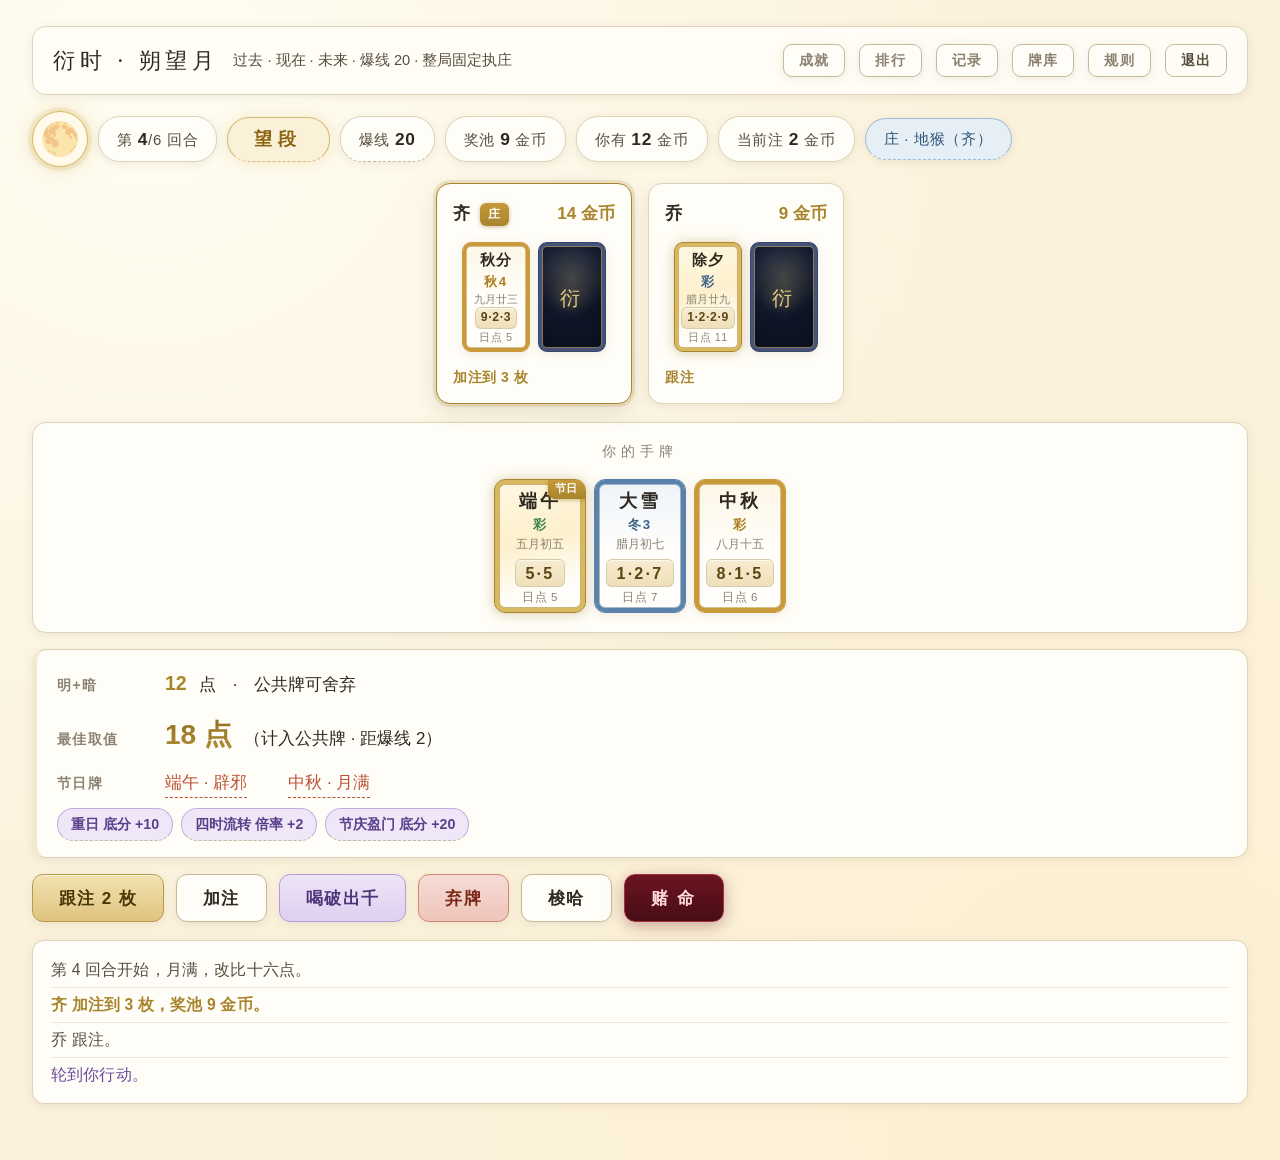
==== commit fc96c39a: "refactor: 删除「衍 · 朔望月」模式，介绍并入「衍时 · 朔望月」 - 模式从四个精简为三个：原 / 衍时 / 衍时纪（modeId 重编号 3→2、4→3） - 衍时 · 朔望月合并旧「衍" ====
--- a/_tools/_ui_preview.html
+++ b/_tools/_ui_preview.html
@@ -9,8 +9,8 @@
 <div id="app">
   <section id="table" style="display:block">
     <header id="topbar">
-      <span id="modeName" class="modename">衍 · 朔望月</span>
-      <span id="ruleChip" class="rulechip">第 4 回合起改比十六点，爆线 20 · 庄位逐回合轮转</span>
+      <span id="modeName" class="modename">衍时 · 朔望月</span>
+      <span id="ruleChip" class="rulechip">过去 · 现在 · 未来 · 爆线 20 · 整局固定执庄</span>
       <button class="btn tiny">成就</button>
       <button class="btn tiny">排行</button>
       <button class="btn tiny">记录</button>
--- a/styles.css
+++ b/styles.css
@@ -140,7 +140,7 @@
 
 #menuGrid{display:grid;grid-template-columns:repeat(auto-fit,minmax(430px,1fr));gap:20px}
 @media(max-width:900px){#menuGrid{grid-template-columns:1fr}}
-.mode-card.m4::before{background:linear-gradient(180deg,#b07bd0,#7a4fa8)}
+.mode-card.m3::before{background:linear-gradient(180deg,#b07bd0,#7a4fa8)}
 .mode-card{
   background:var(--paper2);border:1.5px solid var(--line);border-radius:18px;
   padding:26px 24px 22px;display:flex;flex-direction:column;gap:10px;
@@ -178,8 +178,7 @@
 }
 .mode-card::before{content:"";position:absolute;inset:0 auto 0 0;width:6px;background:var(--line2)}
 .mode-card.m1::before{background:linear-gradient(180deg,#c98f2e,var(--autumn))}
-.mode-card.m2::before{background:linear-gradient(180deg,#57a06b,var(--spring))}
-.mode-card.m3::before{background:linear-gradient(180deg,#5c82ad,var(--winter))}
+.mode-card.m2::before{background:linear-gradient(180deg,#5c82ad,var(--winter))}
 .mode-card h3{margin:0;font-size:1.5rem;letter-spacing:.14em}
 .mode-sub{color:var(--gold);font-size:.86rem;letter-spacing:.12em;font-weight:600}
 .mode-card p{margin:4px 0 8px;color:var(--ink2);font-size:.95rem;line-height:1.8;flex:1}
@@ -409,7 +408,7 @@
   padding-bottom:14px;border-bottom:1.5px solid var(--line);
 }
 .mbody{font-size:1rem;line-height:1.95}
-.mfoot{display:flex;gap:12px;justify-content:center;margin-top:26px}
+.mfoot{display:flex;gap:12px;justify-content:center;margin-top:26px;flex-wrap:wrap}
 
 /* 规则面板 */
 .rules h3{
@@ -841,3 +840,209 @@
   .card.small{width:58px;height:88px}
   .mbox{padding:22px 18px}
 }
+
+/* ================= 战报 · 复盘 ================= */
+.rp-overlay{
+  position:fixed;inset:0;z-index:320;display:none;
+  align-items:center;justify-content:center;padding:18px;
+  background:rgba(40,33,20,.55);backdrop-filter:blur(5px);
+}
+.rp-shell{
+  position:relative;display:flex;flex-direction:column;
+  width:min(1180px,96vw);height:min(90vh,900px);
+  background:var(--paper2);border:1.5px solid var(--line2);border-radius:18px;
+  box-shadow:0 30px 80px rgba(40,30,10,.4);overflow:hidden;
+  animation:mboxIn .2s ease-out;
+}
+.rp-head{
+  display:flex;align-items:center;gap:14px;padding:16px 20px;
+  border-bottom:1.5px solid var(--line);background:linear-gradient(180deg,#fffdf7,#faf4e6);
+}
+.rp-title{font-size:1.15rem;font-weight:700;letter-spacing:.08em;color:var(--ink)}
+.rp-moon{margin-right:4px}
+.rp-headmeta{display:flex;align-items:center;gap:8px;margin-left:auto;flex-wrap:wrap}
+.rp-time{font-size:.8rem;color:var(--dim)}
+.rp-ob{font-size:.75rem;font-weight:700;border-radius:20px;padding:2px 10px;border:1.5px solid}
+.rp-ob.win{color:#2c6b3e;border-color:#8fbf9c;background:#eef8f0}
+.rp-ob.lose{color:#8a3b2c;border-color:#d9a99d;background:#fbeeea}
+.rp-ob.fail{color:#7a5a1e;border-color:#d9c08a;background:#fdf7e6}
+.rp-ob.done{color:var(--ink2);border-color:var(--line2);background:#f7f1e3}
+.rp-x{
+  border:none;background:transparent;font-size:1.2rem;line-height:1;color:var(--dim);
+  cursor:pointer;padding:6px 8px;border-radius:8px;flex:0 0 auto;
+}
+.rp-x:hover{background:var(--gold-soft);color:var(--ink)}
+/* 列表视图没有右侧的角标/时间，用 auto 把关闭按钮顶到右端 */
+.rp-head>.rp-x{margin-left:auto}
+.rp-headmeta+.rp-x{margin-left:0}
+.rp-body{display:grid;grid-template-columns:300px 1fr;flex:1;min-height:0}
+.rp-list{
+  overflow-y:auto;border-right:1.5px solid var(--line);
+  background:linear-gradient(180deg,#fbf6ea,#f7f0df);padding:12px 10px;
+}
+.rp-group{
+  position:sticky;top:-12px;z-index:1;background:var(--gold-soft);color:var(--ink);
+  font-size:.78rem;font-weight:700;letter-spacing:.1em;padding:6px 10px;border-radius:7px;
+  margin:12px 0 6px;
+}
+.rp-group:first-child{margin-top:0}
+.rp-item{
+  display:flex;align-items:center;gap:8px;width:100%;text-align:left;
+  border:none;background:transparent;border-radius:8px;padding:7px 9px;
+  cursor:pointer;color:var(--ink2);font:inherit;font-size:.86rem;line-height:1.45;
+}
+.rp-item:hover{background:rgba(168,132,44,.1)}
+.rp-item.on{background:#fffdf3;box-shadow:inset 0 0 0 1.5px var(--gold-soft),var(--shadow);color:var(--ink)}
+.rp-item-sum{font-weight:700;color:var(--ink)}
+.rp-no{
+  flex:0 0 22px;text-align:right;font-size:.72rem;color:var(--dim);
+  font-variant-numeric:tabular-nums;
+}
+.rp-item.on .rp-no{color:var(--gold)}
+.rp-it{flex:1;min-width:0;overflow:hidden;text-overflow:ellipsis;white-space:nowrap}
+.rp-tagv{flex:0 0 auto;font-size:.72rem;font-weight:700;color:var(--gold-2)}
+.rp-detail{overflow-y:auto;padding:24px 28px 30px;min-width:0}
+.rp-kicker{font-size:.78rem;letter-spacing:.14em;color:var(--dim);margin-bottom:6px}
+.rp-h3{font-size:1.35rem;letter-spacing:.06em;color:var(--ink);margin:0 0 16px;line-height:1.5}
+.rp-h3 b{color:var(--gold-2)}
+.rp-cards{display:flex;flex-wrap:wrap;gap:6px;margin:0 0 14px}
+.rp-card{
+  display:inline-flex;align-items:baseline;gap:6px;border:1.5px solid var(--line2);
+  border-radius:8px;padding:4px 10px;background:#fffdf5;font-size:.85rem;
+}
+.rp-card b{letter-spacing:.04em}
+.rp-card i{font-style:normal;font-size:.74rem;color:var(--dim);letter-spacing:.06em}
+.rp-card.s-spring{border-color:#8fc39b;background:#f4fbf5}
+.rp-card.s-summer{border-color:#dda894;background:#fdf5f1}
+.rp-card.s-autumn{border-color:#d9bd7c;background:#fdf8ec}
+.rp-card.s-winter{border-color:#9db8d2;background:#f3f8fc}
+.rp-formula{
+  background:#eef4fa;border-left:4px solid var(--winter);border-radius:8px;
+  padding:10px 14px;margin:0 0 14px;font-size:.95rem;color:var(--ink);
+  font-variant-numeric:tabular-nums;
+}
+.rp-lines{display:grid;grid-template-columns:repeat(auto-fit,minmax(140px,1fr));gap:8px;margin:0 0 16px}
+/* 竖排小卡片：标签在上、数值在下，列宽不会被长数字撑开 */
+.rp-line{
+  display:flex;flex-direction:column;gap:2px;min-width:0;border:1px solid var(--line);
+  border-radius:8px;padding:7px 11px;background:#fffdf7;font-size:.86rem;
+}
+.rp-lk{color:var(--dim);font-size:.76rem;letter-spacing:.04em;white-space:nowrap;
+  overflow:hidden;text-overflow:ellipsis}
+.rp-lv{font-weight:700;color:var(--ink);font-variant-numeric:tabular-nums;
+  font-size:1rem;white-space:nowrap;overflow:hidden;text-overflow:ellipsis}
+.rp-lv.tone-gold{color:var(--gold-2)}
+.rp-lv.tone-good{color:var(--good)}
+.rp-lv.tone-bad{color:var(--bad)}
+.rp-best{
+  border-radius:10px;padding:10px 14px;margin:0 0 16px;font-size:.9rem;line-height:1.7;
+  border:1.5px solid #e0cfa0;background:#fff8e2;color:var(--ink2);
+}
+.rp-best b{display:block;color:var(--gold-2);margin-bottom:2px}
+.rp-best.miss{border-color:#ddb2a6;background:#fbeeea}
+.rp-best.miss b{color:#8a3b2c}
+.rp-tw{overflow-x:auto;margin:0 0 16px}
+.rp-table{width:100%;border-collapse:collapse;font-size:.85rem}
+.rp-table th{
+  background:var(--gold-soft);color:var(--ink);font-weight:700;text-align:left;
+  padding:7px 10px;border:1px solid var(--line);white-space:nowrap;
+}
+.rp-table td{padding:6px 10px;border:1px solid var(--line);color:var(--ink2);vertical-align:top}
+.rp-table tr:nth-child(even) td{background:rgba(245,239,226,.45)}
+.rp-table .rp-td-name{font-weight:700;color:var(--ink);white-space:nowrap}
+/* 排名表首列是序号，收窄到内容宽度，别和姓名平分空间 */
+.rp-table-num th:first-child,.rp-table-num td:first-child{width:1%;white-space:nowrap}
+.rp-table-num th:last-child,.rp-table-num td:last-child{
+  width:22%;text-align:right;white-space:nowrap;font-variant-numeric:tabular-nums;
+}
+/* 来源表：名称占主要宽度，「类型」「数值」按比例收窄，数值右对齐便于纵向比较 */
+.rp-table-src th:nth-child(2),.rp-table-src td:nth-child(2){width:20%;white-space:nowrap}
+.rp-table-src th:last-child,.rp-table-src td:last-child{
+  width:16%;text-align:right;white-space:nowrap;font-variant-numeric:tabular-nums;
+}
+.rp-sec{margin:0 0 14px}
+.rp-lab{font-size:.76rem;letter-spacing:.12em;color:var(--gold);margin-bottom:3px}
+.rp-sec p{margin:0;font-size:.9rem;line-height:1.8;color:var(--ink2)}
+.rp-sec.why p{color:#6b4a9c}
+.rp-note{
+  margin:0 0 14px;padding:9px 13px;border-radius:8px;background:rgba(243,233,207,.55);
+  border-left:3px solid var(--gold-soft);font-size:.86rem;color:var(--ink2);line-height:1.75;
+}
+.rp-sums{display:grid;grid-template-columns:repeat(auto-fit,minmax(150px,1fr));gap:8px;margin:0 0 16px}
+.rp-sum{border:1px solid var(--line);border-radius:9px;padding:8px 12px;background:#fffdf7}
+.rp-sum span{display:block;font-size:.72rem;color:var(--dim);letter-spacing:.08em}
+.rp-sum b{display:block;font-size:.92rem;color:var(--ink);margin-top:2px}
+.rp-sum b.gold{color:var(--gold-2);font-size:1.05rem}
+.rp-rul{margin:0 0 16px;padding-left:1.4em}
+.rp-rul li{font-size:.9rem;line-height:1.8;color:var(--ink2)}
+.rp-tip{margin:14px 0 0;font-size:.8rem;color:var(--dim);line-height:1.7}
+.rp-foot{
+  display:flex;align-items:center;gap:12px;padding:12px 18px;
+  border-top:1.5px solid var(--line);background:#faf4e6;flex-wrap:wrap;
+}
+.rp-nav{display:flex;align-items:center;gap:8px;flex-wrap:wrap}
+.rp-nb{
+  border:1.5px solid var(--line2);background:#fffdf7;color:var(--ink2);
+  border-radius:8px;padding:5px 12px;font:inherit;font-size:.82rem;cursor:pointer;
+}
+.rp-nb:hover:not(:disabled){border-color:var(--gold);color:var(--ink)}
+.rp-nb:disabled{opacity:.42;cursor:default}
+.rp-pos{min-width:104px;text-align:center;font-size:.82rem;color:var(--ink2);font-variant-numeric:tabular-nums}
+.rp-acts{margin-left:auto;display:flex;gap:8px}
+.rp-shell-list{width:min(760px,94vw);height:auto;max-height:82vh}
+.rp-body-list{padding:18px 22px;overflow-y:auto}
+.rp-runs{display:flex;flex-direction:column;gap:10px}
+.rp-run{
+  text-align:left;border:1.5px solid var(--line);border-radius:11px;background:#fffdf7;
+  padding:12px 15px;cursor:pointer;font:inherit;box-shadow:var(--shadow);
+  transition:transform .14s,border-color .14s;
+}
+.rp-run:hover{transform:translateY(-2px);border-color:var(--gold)}
+.rp-run-top{display:flex;align-items:center;gap:8px;margin-bottom:4px}
+.rp-run-top b{color:var(--ink);letter-spacing:.06em}
+.rp-run-main{display:block;font-size:.9rem;color:var(--ink2);line-height:1.6}
+.rp-run-sub{display:block;margin-top:4px;font-size:.76rem;color:var(--dim)}
+.rp-empty{padding:26px 14px;text-align:center;color:var(--dim);font-size:.9rem;line-height:1.9}
+.rp-exp{
+  position:absolute;inset:0;background:rgba(40,33,20,.45);display:flex;
+  align-items:center;justify-content:center;padding:20px;z-index:3;
+}
+.rp-exp-box{
+  width:min(760px,94vw);max-height:86vh;display:flex;flex-direction:column;
+  background:var(--paper2);border:1.5px solid var(--line2);border-radius:14px;padding:18px;
+  box-shadow:var(--shadow-lg);
+}
+.rp-exp-head{display:flex;align-items:baseline;gap:10px;flex-wrap:wrap;margin-bottom:10px}
+.rp-exp-head b{font-size:1.05rem;color:var(--ink)}
+.rp-exp-head span{font-size:.76rem;color:var(--dim)}
+.rp-exp-head .rp-x{margin-left:auto}
+.rp-exp-tabs{display:flex;gap:8px;margin-bottom:8px;flex-wrap:wrap}
+.rp-tab{
+  border:1.5px solid var(--line);background:#fffdf7;border-radius:8px;padding:5px 12px;
+  font:inherit;font-size:.82rem;color:var(--ink2);cursor:pointer;
+}
+.rp-tab.on{border-color:var(--gold);background:var(--gold-soft);color:var(--ink);font-weight:700}
+.rp-text{
+  width:100%;flex:1;min-height:240px;resize:vertical;border:1.5px solid var(--line);
+  border-radius:9px;padding:10px 12px;font-family:Consolas,Menlo,monospace;
+  font-size:.76rem;line-height:1.6;color:var(--ink2);background:#fffdf7;
+}
+.rp-text:focus{outline:none;border-color:var(--gold)}
+.rp-exp-foot{display:flex;align-items:center;gap:8px;margin-top:10px;flex-wrap:wrap}
+.rp-exp-msg{font-size:.76rem;color:var(--dim);flex:1;min-width:200px}
+
+@media(max-width:820px){
+  .rp-overlay{padding:8px}
+  .rp-shell{width:100%;height:94vh;border-radius:14px}
+  .rp-body{grid-template-columns:1fr;grid-template-rows:minmax(96px,24vh) 1fr}
+  .rp-list{border-right:none;border-bottom:1.5px solid var(--line);padding:8px}
+  .rp-detail{padding:16px 16px 22px}
+  .rp-head{padding:10px 14px;gap:8px;flex-wrap:wrap}
+  .rp-title{font-size:1rem}
+  .rp-time{display:none}
+  .rp-foot{padding:8px 10px;gap:8px}
+  .rp-pos{min-width:78px}
+  .rp-acts{margin-left:0;width:100%;justify-content:flex-end}
+  .rp-h3{font-size:1.12rem}
+  .rp-lines{grid-template-columns:1fr 1fr}
+}
